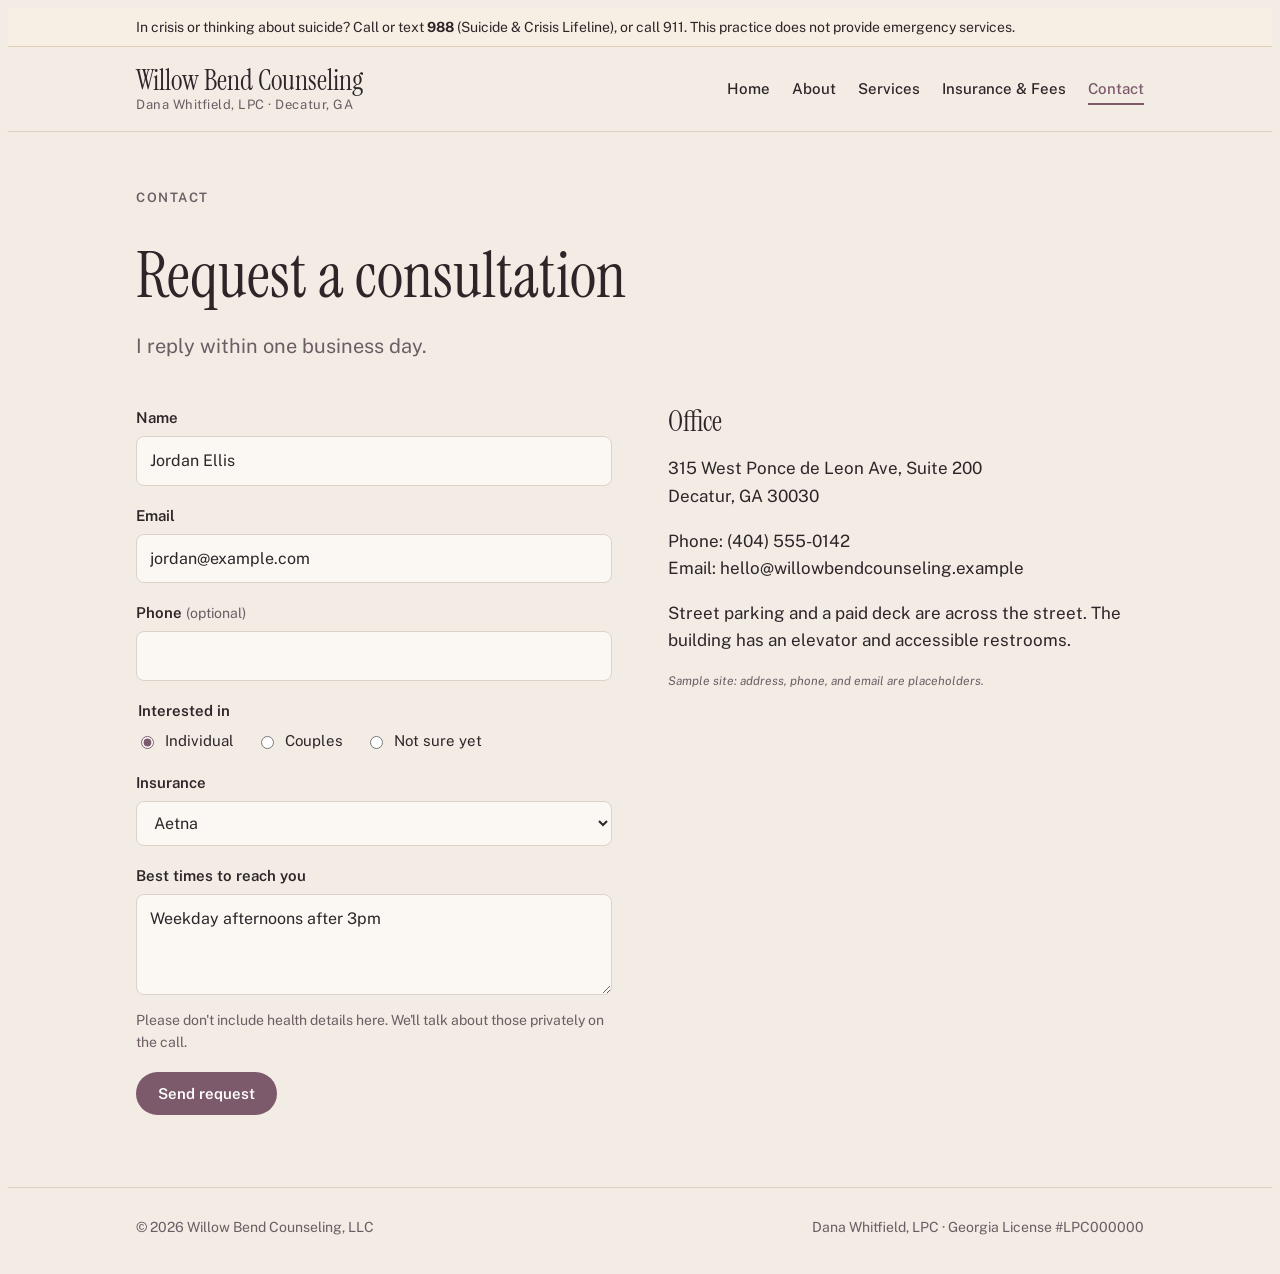
==== contact.html @ f9fee44c "Launch-ready five-page site for Willow Bend Counseling demo Co-Authored-By: Claude Opus 5.5 <noreply" ====
<!doctype html>
<html lang="en">
<head>
<meta charset="utf-8">
<meta name="viewport" content="width=device-width, initial-scale=1">
<title>Contact | Willow Bend Counseling</title>
<meta name="description" content="Request a free 15-minute consultation with Willow Bend Counseling in Decatur, GA.">
<link rel="icon" href="favicon.svg" type="image/svg+xml">
<link rel="preconnect" href="https://fonts.googleapis.com">
<link rel="preconnect" href="https://fonts.gstatic.com" crossorigin>
<link rel="stylesheet" href="https://fonts.googleapis.com/css2?family=Instrument+Serif:ital@0;1&family=Public+Sans:wght@400;500;600&display=swap">
<link rel="stylesheet" href="styles.css">
</head>
<body>
<a class="skip" href="#main">Skip to main content</a>

<div class="crisis" role="note">
  <div class="wrap">In crisis or thinking about suicide? Call or text <strong>988</strong> (Suicide &amp; Crisis Lifeline), or call 911. This practice does not provide emergency services.</div>
</div>

<header class="site">
  <div class="wrap">
    <a class="brand" href="index.html"><b>Willow Bend Counseling</b><span>Dana Whitfield, LPC · Decatur, GA</span></a>
    <nav aria-label="Main">
      <ul>
        <li><a href="index.html">Home</a></li>
        <li><a href="about.html">About</a></li>
        <li><a href="services.html">Services</a></li>
        <li><a href="insurance-fees.html">Insurance &amp; Fees</a></li>
        <li><a href="contact.html" aria-current="page">Contact</a></li>
      </ul>
    </nav>
  </div>
</header>

<main id="main" class="wrap" tabindex="-1">

    <div class="page-head stack">
      <p class="eyebrow">Contact</p>
      <h1>Request a consultation</h1>
      <p class="lede">I reply within one business day.</p>
    </div>
    <div class="two">
      <form id="contact-form" novalidate>
        <div><label for="cf-name">Name</label><input id="cf-name" name="name" autocomplete="name" required value="Jordan Ellis"></div>
        <div><label for="cf-email">Email</label><input id="cf-email" name="email" type="email" autocomplete="email" required value="jordan@example.com"></div>
        <div><label for="cf-phone">Phone <span class="hint">(optional)</span></label><input id="cf-phone" name="phone" type="tel" autocomplete="tel"></div>
        <fieldset>
          <legend>Interested in</legend>
          <div class="radios">
            <label><input type="radio" id="cf-ind" name="type" value="individual" checked> Individual</label>
            <label><input type="radio" id="cf-cou" name="type" value="couples"> Couples</label>
            <label><input type="radio" id="cf-unsure" name="type" value="unsure"> Not sure yet</label>
          </div>
        </fieldset>
        <div>
          <label for="cf-ins">Insurance</label>
          <select id="cf-ins" name="insurance">
            <option>Aetna</option><option>BCBS of Georgia</option><option>Cigna</option><option>UnitedHealthcare / Optum</option><option>Other / self-pay</option>
          </select>
        </div>
        <div>
          <label for="cf-msg">Best times to reach you</label>
          <textarea id="cf-msg" name="message" rows="3" aria-describedby="cf-msg-hint">Weekday afternoons after 3pm</textarea>
          <p id="cf-msg-hint" class="hint" style="margin-top:6px">Please don't include health details here. We'll talk about those privately on the call.</p>
        </div>
        <div><button class="btn" type="submit">Send request</button></div>
        <p id="cf-status" class="status" role="status" hidden></p>
      </form>
      <div class="stack">
        <h2 style="font-size:28px">Office</h2>
        <p>315 West Ponce de Leon Ave, Suite 200<br>Decatur, GA 30030</p>
        <p>Phone: (404) 555-0142<br>Email: hello@willowbendcounseling.example</p>
        <p>Street parking and a paid deck are across the street. The building has an elevator and accessible restrooms.</p>
        <p class="sample">Sample site: address, phone, and email are placeholders.</p>
      </div>
    </div>
</main>

<footer>
  <div class="wrap">
    <span>© 2026 Willow Bend Counseling, LLC</span>
    <span>Dana Whitfield, LPC · Georgia License #LPC000000</span>
  </div>
</footer>
<script src="contact.js"></script>
</body>
</html>
---- styles.css ----
/* Layout: quiet single column with a calm arch "window" motif on the home page; hash-routed pages like a real 5-page site */
:root {
  --bg: #f2ece4;
  --surface: #fbf8f4;
  --ink: #2e2529;
  --muted: #6b5d63;
  --line: #ddd2c8;
  --accent: #7d5a6b;
  --accent-ink: #ffffff;
  --soft: #e9dde0;
  --sun: #a8794a;
  --notice: #f7efe3;
  --notice-line: #e3cfb3;
  --display: "Instrument Serif", "Iowan Old Style", Georgia, serif;
  --body: "Public Sans", "Segoe UI", system-ui, -apple-system, sans-serif;
}
@media (prefers-color-scheme: dark) {
  :root:not([data-theme="light"]) {
    --bg: #1c1719; --surface: #261f22; --ink: #efe6e9; --muted: #b9a9b0; --line: #3a3035;
    --accent: #d4a9bc; --accent-ink: #1c1317; --soft: #33272c; --sun: #d9b08a;
    --notice: #2b2420; --notice-line: #5b4a3b; color-scheme: dark;
  }
}
:root[data-theme="dark"] {
  --bg: #1c1719; --surface: #261f22; --ink: #efe6e9; --muted: #b9a9b0; --line: #3a3035;
  --accent: #d4a9bc; --accent-ink: #1c1317; --soft: #33272c; --sun: #d9b08a;
  --notice: #2b2420; --notice-line: #5b4a3b; color-scheme: dark;
}
* { box-sizing: border-box; }
body { background: var(--bg); color: var(--ink); font-family: var(--body); font-size: 17px; line-height: 1.6; }
a { color: var(--accent); text-underline-offset: 3px; }
:focus-visible { outline: 3px solid var(--sun); outline-offset: 3px; border-radius: 2px; }
.wrap { max-width: 1040px; margin: 0 auto; padding-left: max(16px, env(safe-area-inset-left, 0px)); padding-right: max(16px, env(safe-area-inset-right, 0px)); }
.skip { position: absolute; left: -999px; top: 8px; background: var(--accent); color: var(--accent-ink); padding: 8px 14px; z-index: 20; }
.skip:focus { left: 16px; }

.crisis { background: var(--notice); border-bottom: 1px solid var(--notice-line); font-size: 14px; }
.crisis .wrap { padding-block: 8px; }

header.site { border-bottom: 1px solid var(--line); background: var(--bg); }
header.site .wrap { display: flex; flex-wrap: wrap; align-items: center; justify-content: space-between; gap: 12px 32px; padding-block: 18px; }
.brand { text-decoration: none; color: var(--ink); display: flex; flex-direction: column; line-height: 1.15; }
.brand b { font-family: var(--display); font-weight: 400; font-size: 28px; }
.brand span { font-size: 13px; color: var(--muted); letter-spacing: .04em; }
nav ul { list-style: none; display: flex; flex-wrap: wrap; gap: 4px 22px; margin: 0; padding: 0; }
nav a { color: var(--ink); text-decoration: none; font-weight: 500; font-size: 15px; padding: 6px 0; border-bottom: 2px solid transparent; }
nav a:hover { border-bottom-color: var(--line); }
nav a[aria-current="page"] { border-bottom-color: var(--accent); color: var(--accent); }

main { padding-block: 56px 72px; }
h1, h2, h3 { font-family: var(--display); font-weight: 400; text-wrap: balance; line-height: 1.12; margin: 0; }
h1 { font-size: clamp(40px, 6vw, 64px); }
h2 { font-size: clamp(30px, 4vw, 40px); }
h3 { font-size: 24px; }
h1:focus, h2:focus { outline: none; }
.eyebrow { font-size: 13px; text-transform: uppercase; letter-spacing: .12em; color: var(--muted); font-weight: 600; margin: 0 0 14px; }
p { margin: 0; max-width: 64ch; }
.stack { display: flex; flex-direction: column; gap: 18px; }
.lede { font-size: 20px; color: var(--muted); }
em.soft { font-family: var(--display); font-style: italic; color: var(--accent); }

.btn { display: inline-block; background: var(--accent); color: var(--accent-ink); text-decoration: none; padding: 13px 22px; border-radius: 999px; font-weight: 600; font-size: 15px; border: 0; cursor: pointer; font-family: inherit; }
.btn.ghost { background: transparent; color: var(--accent); box-shadow: inset 0 0 0 1.5px var(--accent); }
.actions { display: flex; flex-wrap: wrap; gap: 12px; margin-top: 8px; }

/* Home */
.hero { display: grid; grid-template-columns: 1.2fr .8fr; gap: 56px; align-items: center; }
.hero > * { min-width: 0; }
.arch { aspect-ratio: 3 / 4; max-width: 100%; border-radius: 999px 999px 18px 18px; background:
  radial-gradient(circle at 50% 78%, var(--sun) 0 9%, transparent 9.5%),
  linear-gradient(180deg, var(--soft) 0%, var(--soft) 62%, var(--accent) 62%, var(--accent) 100%);
  position: relative; overflow: hidden; }
.arch::after { content: ""; position: absolute; inset: 62% 0 0; background: repeating-linear-gradient(180deg, transparent 0 14px, rgba(255,255,255,.12) 14px 15px); }
.facts { display: grid; grid-template-columns: repeat(3, 1fr); gap: 0; border-top: 1px solid var(--line); border-bottom: 1px solid var(--line); margin-top: 64px; }
.facts div { padding: 20px 20px 20px 0; min-width: 0; }
.facts div + div { padding-left: 20px; border-left: 1px solid var(--line); }
.facts dt { font-size: 13px; text-transform: uppercase; letter-spacing: .1em; color: var(--muted); font-weight: 600; }
.facts dd { margin: 4px 0 0; font-size: 16px; }
.help-list { display: grid; grid-template-columns: repeat(2, 1fr); gap: 10px 40px; list-style: none; padding: 0; margin: 0; }
.help-list li { padding: 12px 0; border-bottom: 1px solid var(--line); }
section.block { margin-top: 72px; }

/* Interior pages */
.page-head { max-width: 720px; margin-bottom: 44px; }
.two { display: grid; grid-template-columns: 1fr 1fr; gap: 32px 56px; }
.two > * { min-width: 0; }
.card { background: var(--surface); border: 1px solid var(--line); border-radius: 14px; padding: 26px; display: flex; flex-direction: column; gap: 10px; }
.card .meta { font-size: 14px; color: var(--muted); font-variant-numeric: tabular-nums; }
.creds { list-style: none; padding: 0; margin: 0; }
.creds li { display: grid; grid-template-columns: 9.5em 1fr; gap: 12px; padding: 10px 0; border-bottom: 1px solid var(--line); font-size: 15px; }
.creds li span:first-child { color: var(--muted); }
.sample { font-size: 12px; color: var(--muted); font-style: italic; }

.table-wrap { overflow-x: auto; }
table { border-collapse: collapse; width: 100%; font-variant-numeric: tabular-nums; }
th, td { text-align: left; padding: 14px 12px 14px 0; border-bottom: 1px solid var(--line); vertical-align: top; }
th { font-size: 13px; text-transform: uppercase; letter-spacing: .08em; color: var(--muted); font-weight: 600; }
td.num { white-space: nowrap; }
.chips { display: flex; flex-wrap: wrap; gap: 8px; list-style: none; padding: 0; margin: 0; }
.chips li { background: var(--soft); padding: 6px 14px; border-radius: 999px; font-size: 15px; }
.callout { background: var(--notice); border: 1px solid var(--notice-line); border-radius: 12px; padding: 18px 20px; font-size: 15px; }

form { display: flex; flex-direction: column; gap: 18px; }
label { font-weight: 600; font-size: 15px; display: block; margin-bottom: 6px; }
.hint { font-weight: 400; color: var(--muted); font-size: 14px; }
input, select, textarea { width: 100%; font: inherit; font-size: 16px; padding: 11px 13px; border: 1.5px solid var(--line); border-radius: 8px; background: var(--surface); color: var(--ink); }
input:focus, select:focus, textarea:focus { border-color: var(--accent); outline: 2px solid var(--accent); outline-offset: 0; }
fieldset { border: 0; padding: 0; margin: 0; }
legend { font-weight: 600; font-size: 15px; margin-bottom: 6px; }
.radios { display: flex; flex-wrap: wrap; gap: 8px 22px; }
.radios label { font-weight: 400; display: flex; gap: 8px; align-items: center; margin: 0; }
.radios input { width: auto; accent-color: var(--accent); }
.status { padding: 14px 16px; border-radius: 10px; background: var(--soft); }

footer { border-top: 1px solid var(--line); font-size: 14px; color: var(--muted); }
footer .wrap { padding-block: 28px; display: flex; flex-wrap: wrap; justify-content: space-between; gap: 12px 32px; }

@media (max-width: 760px) {
  .hero, .two { grid-template-columns: 1fr; gap: 36px; }
  .arch { max-width: 260px; }
  .facts { grid-template-columns: 1fr; }
  .facts div, .facts div + div { padding: 14px 0; border-left: 0; }
  .facts div + div { border-top: 1px solid var(--line); }
  .help-list { grid-template-columns: 1fr; }
  .creds li { grid-template-columns: 1fr; gap: 2px; }
}
@media (prefers-reduced-motion: no-preference) {
  main { animation: rise .35s ease-out; }
  @keyframes rise { from { transform: translateY(6px); } to { transform: none; } }
}
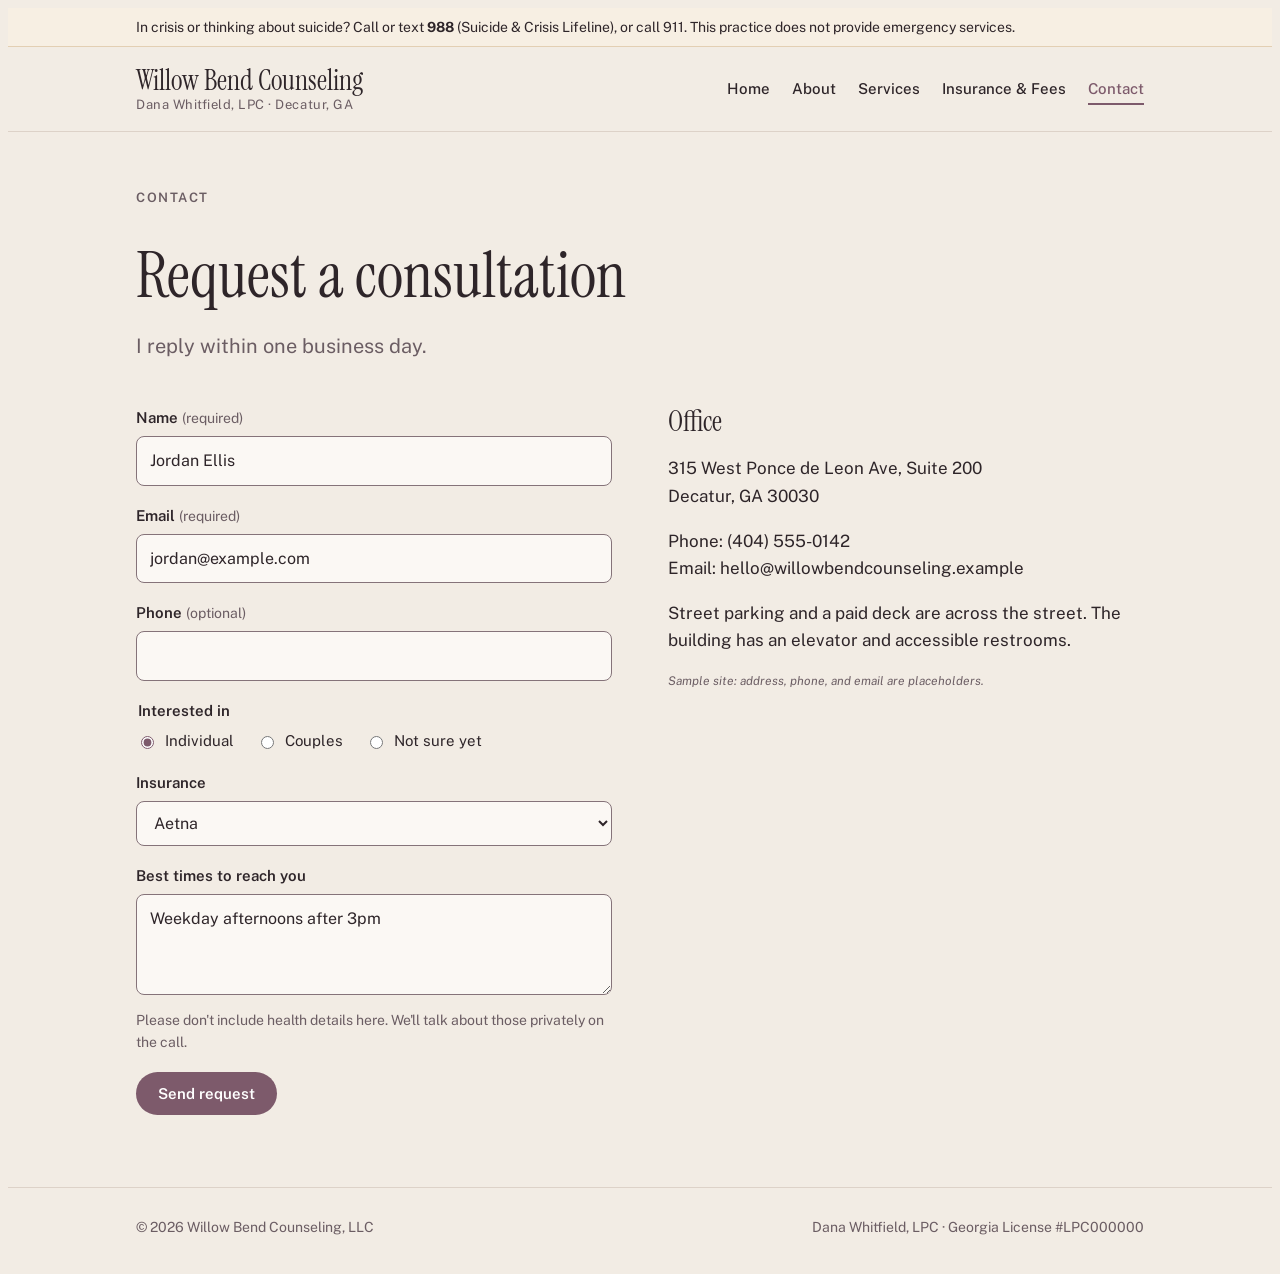
==== commit 6e695720: "Accessibility fixes and WCAG 2.2 AA checklist - Form field borders now meet 3:1 non-text contrast in" ====
--- a/contact.html
+++ b/contact.html
@@ -42,8 +42,8 @@
     </div>
     <div class="two">
       <form id="contact-form" novalidate>
-        <div><label for="cf-name">Name</label><input id="cf-name" name="name" autocomplete="name" required value="Jordan Ellis"></div>
-        <div><label for="cf-email">Email</label><input id="cf-email" name="email" type="email" autocomplete="email" required value="jordan@example.com"></div>
+        <div><label for="cf-name">Name <span class="hint">(required)</span></label><input id="cf-name" name="name" autocomplete="name" required aria-required="true" value="Jordan Ellis"></div>
+        <div><label for="cf-email">Email <span class="hint">(required)</span></label><input id="cf-email" name="email" type="email" autocomplete="email" required aria-required="true" value="jordan@example.com"></div>
         <div><label for="cf-phone">Phone <span class="hint">(optional)</span></label><input id="cf-phone" name="phone" type="tel" autocomplete="tel"></div>
         <fieldset>
           <legend>Interested in</legend>
@@ -65,7 +65,7 @@
           <p id="cf-msg-hint" class="hint" style="margin-top:6px">Please don't include health details here. We'll talk about those privately on the call.</p>
         </div>
         <div><button class="btn" type="submit">Send request</button></div>
-        <p id="cf-status" class="status" role="status" hidden></p>
+        <p id="cf-status" class="status" role="status" aria-live="polite"></p>
       </form>
       <div class="stack">
         <h2 style="font-size:28px">Office</h2>
--- a/styles.css
+++ b/styles.css
@@ -5,6 +5,8 @@
   --ink: #2e2529;
   --muted: #6b5d63;
   --line: #ddd2c8;
+  --field: #857379;
+  --error: #b3261e;
   --accent: #7d5a6b;
   --accent-ink: #ffffff;
   --soft: #e9dde0;
@@ -16,13 +18,13 @@
 }
 @media (prefers-color-scheme: dark) {
   :root:not([data-theme="light"]) {
-    --bg: #1c1719; --surface: #261f22; --ink: #efe6e9; --muted: #b9a9b0; --line: #3a3035;
+    --bg: #1c1719; --surface: #261f22; --ink: #efe6e9; --muted: #b9a9b0; --line: #3a3035; --field: #8a7a81; --error: #f2a49c;
     --accent: #d4a9bc; --accent-ink: #1c1317; --soft: #33272c; --sun: #d9b08a;
     --notice: #2b2420; --notice-line: #5b4a3b; color-scheme: dark;
   }
 }
 :root[data-theme="dark"] {
-  --bg: #1c1719; --surface: #261f22; --ink: #efe6e9; --muted: #b9a9b0; --line: #3a3035;
+  --bg: #1c1719; --surface: #261f22; --ink: #efe6e9; --muted: #b9a9b0; --line: #3a3035; --field: #8a7a81; --error: #f2a49c;
   --accent: #d4a9bc; --accent-ink: #1c1317; --soft: #33272c; --sun: #d9b08a;
   --notice: #2b2420; --notice-line: #5b4a3b; color-scheme: dark;
 }
@@ -103,7 +105,7 @@
 form { display: flex; flex-direction: column; gap: 18px; }
 label { font-weight: 600; font-size: 15px; display: block; margin-bottom: 6px; }
 .hint { font-weight: 400; color: var(--muted); font-size: 14px; }
-input, select, textarea { width: 100%; font: inherit; font-size: 16px; padding: 11px 13px; border: 1.5px solid var(--line); border-radius: 8px; background: var(--surface); color: var(--ink); }
+input, select, textarea { width: 100%; font: inherit; font-size: 16px; padding: 11px 13px; border: 1.5px solid var(--field); border-radius: 8px; background: var(--surface); color: var(--ink); }
 input:focus, select:focus, textarea:focus { border-color: var(--accent); outline: 2px solid var(--accent); outline-offset: 0; }
 fieldset { border: 0; padding: 0; margin: 0; }
 legend { font-weight: 600; font-size: 15px; margin-bottom: 6px; }
@@ -128,3 +130,8 @@
   main { animation: rise .35s ease-out; }
   @keyframes rise { from { transform: translateY(6px); } to { transform: none; } }
 }
+
+.card h2.card-title { font-size: 24px; }
+input[aria-invalid="true"] { border-color: var(--error); border-width: 2px; }
+.status.error { background: var(--notice); border: 1px solid var(--notice-line); }
+.status:empty { display: none; }
